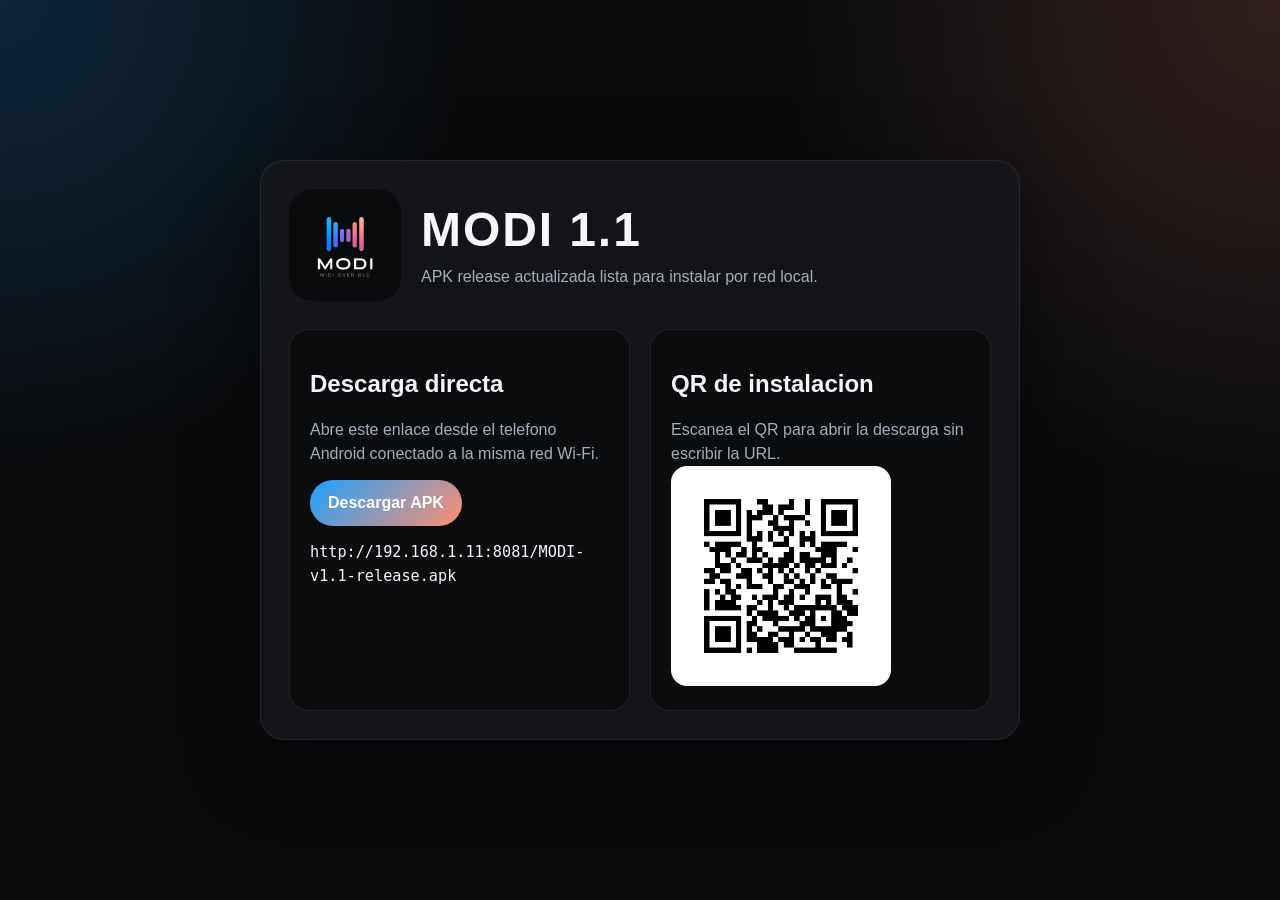
==== share/index.html @ 10d763c0 "Brand MODI assets and publish open source release" ====
<!doctype html>
<html lang="en">
  <head>
    <meta charset="UTF-8" />
    <meta name="viewport" content="width=device-width, initial-scale=1.0" />
    <title>MODI APK Download</title>
    <style>
      :root {
        color-scheme: dark;
        --bg: #0a0b0d;
        --panel: #151619;
        --text: #f5f7fb;
        --muted: #a4adba;
        --accent: #1da1ff;
        --accent2: #ff8f70;
      }
      * { box-sizing: border-box; }
      body {
        margin: 0;
        min-height: 100vh;
        font-family: -apple-system, BlinkMacSystemFont, "Segoe UI", sans-serif;
        background:
          radial-gradient(circle at top left, rgba(29, 161, 255, 0.18), transparent 30%),
          radial-gradient(circle at top right, rgba(255, 143, 112, 0.16), transparent 32%),
          var(--bg);
        color: var(--text);
        display: grid;
        place-items: center;
        padding: 24px;
      }
      main {
        width: min(760px, 100%);
        background: rgba(21, 22, 25, 0.92);
        border: 1px solid rgba(255, 255, 255, 0.08);
        border-radius: 24px;
        padding: 28px;
        box-shadow: 0 24px 80px rgba(0, 0, 0, 0.42);
      }
      .hero {
        display: flex;
        align-items: center;
        gap: 20px;
        margin-bottom: 24px;
      }
      .hero img.logo {
        width: 112px;
        height: 112px;
        object-fit: contain;
        border-radius: 24px;
        background: #0a0b0d;
        padding: 12px;
      }
      h1 {
        margin: 0 0 8px;
        font-size: clamp(2rem, 4vw, 3rem);
        letter-spacing: 0.04em;
      }
      p {
        margin: 0;
        color: var(--muted);
        line-height: 1.5;
      }
      .actions {
        display: grid;
        grid-template-columns: repeat(auto-fit, minmax(220px, 1fr));
        gap: 20px;
        margin-top: 28px;
      }
      .card {
        background: rgba(10, 11, 13, 0.82);
        border: 1px solid rgba(255, 255, 255, 0.08);
        border-radius: 20px;
        padding: 20px;
      }
      .download {
        display: inline-block;
        margin-top: 14px;
        padding: 14px 18px;
        border-radius: 999px;
        background: linear-gradient(135deg, var(--accent), var(--accent2));
        color: white;
        text-decoration: none;
        font-weight: 700;
      }
      .qr {
        width: 100%;
        max-width: 220px;
        border-radius: 16px;
        background: white;
        padding: 12px;
      }
      code {
        color: var(--text);
        font-size: 0.95rem;
      }
    </style>
  </head>
  <body>
    <main>
      <section class="hero">
        <img class="logo" src="modi-logo.png" alt="MODI logo" />
        <div>
          <h1>MODI 1.1</h1>
          <p>APK release actualizada lista para instalar por red local.</p>
        </div>
      </section>

      <section class="actions">
        <article class="card">
          <h2>Descarga directa</h2>
          <p>Abre este enlace desde el telefono Android conectado a la misma red Wi-Fi.</p>
          <a class="download" href="MODI-v1.1-release.apk">Descargar APK</a>
          <p style="margin-top: 14px;"><code>http://192.168.1.11:8081/MODI-v1.1-release.apk</code></p>
        </article>

        <article class="card">
          <h2>QR de instalacion</h2>
          <p>Escanea el QR para abrir la descarga sin escribir la URL.</p>
          <img class="qr" src="modi-apk-qr.png" alt="QR for MODI APK" />
        </article>
      </section>
    </main>
  </body>
  </html>
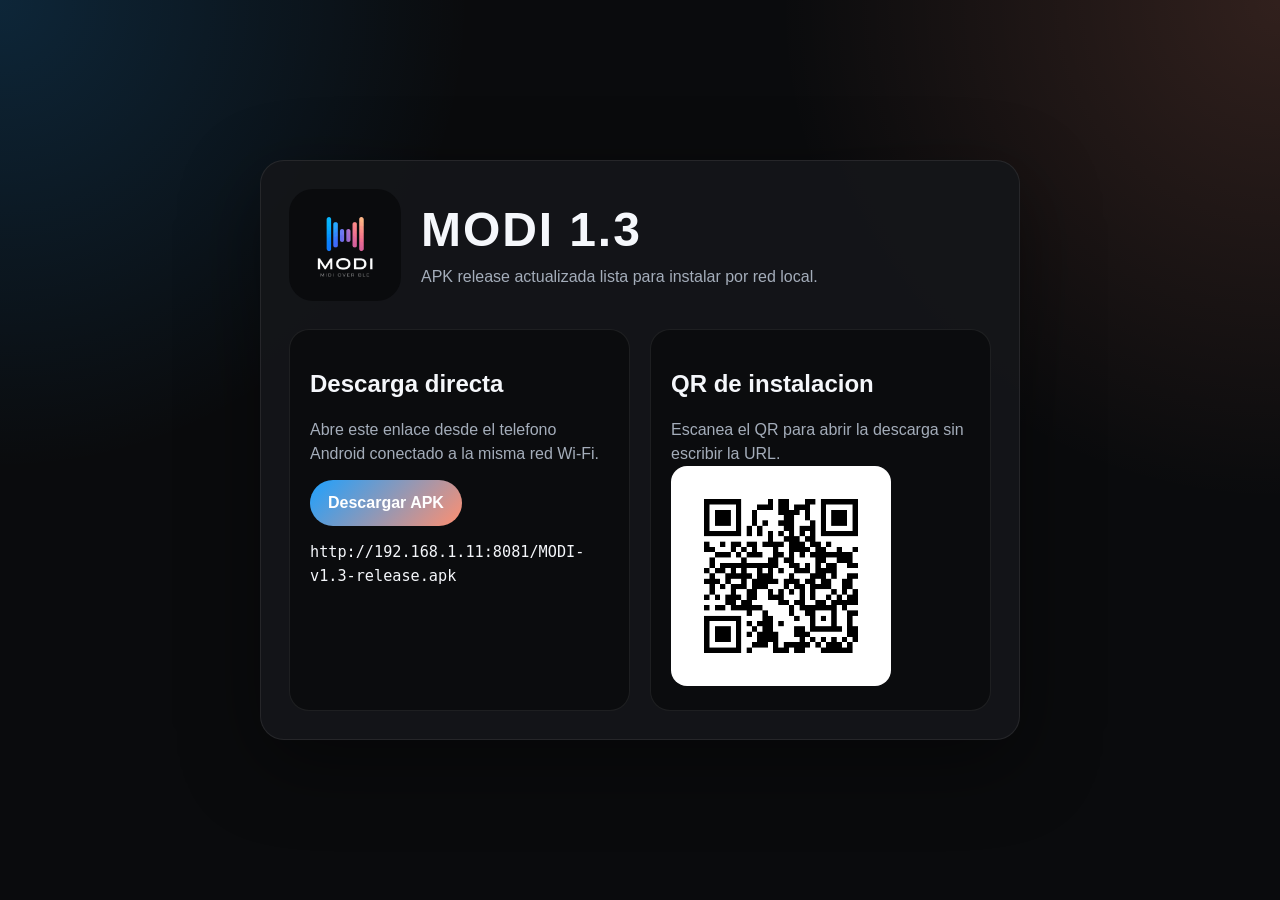
==== commit e80a9661: "Add multi-layout controller surfaces and release v1.3" ====
--- a/share/index.html
+++ b/share/index.html
@@ -100,7 +100,7 @@
       <section class="hero">
         <img class="logo" src="modi-logo.png" alt="MODI logo" />
         <div>
-          <h1>MODI 1.1</h1>
+          <h1>MODI 1.3</h1>
           <p>APK release actualizada lista para instalar por red local.</p>
         </div>
       </section>
@@ -109,8 +109,8 @@
         <article class="card">
           <h2>Descarga directa</h2>
           <p>Abre este enlace desde el telefono Android conectado a la misma red Wi-Fi.</p>
-          <a class="download" href="MODI-v1.1-release.apk">Descargar APK</a>
-          <p style="margin-top: 14px;"><code>http://192.168.1.11:8081/MODI-v1.1-release.apk</code></p>
+          <a class="download" href="MODI-v1.3-release.apk">Descargar APK</a>
+          <p style="margin-top: 14px;"><code>http://192.168.1.11:8081/MODI-v1.3-release.apk</code></p>
         </article>
 
         <article class="card">
